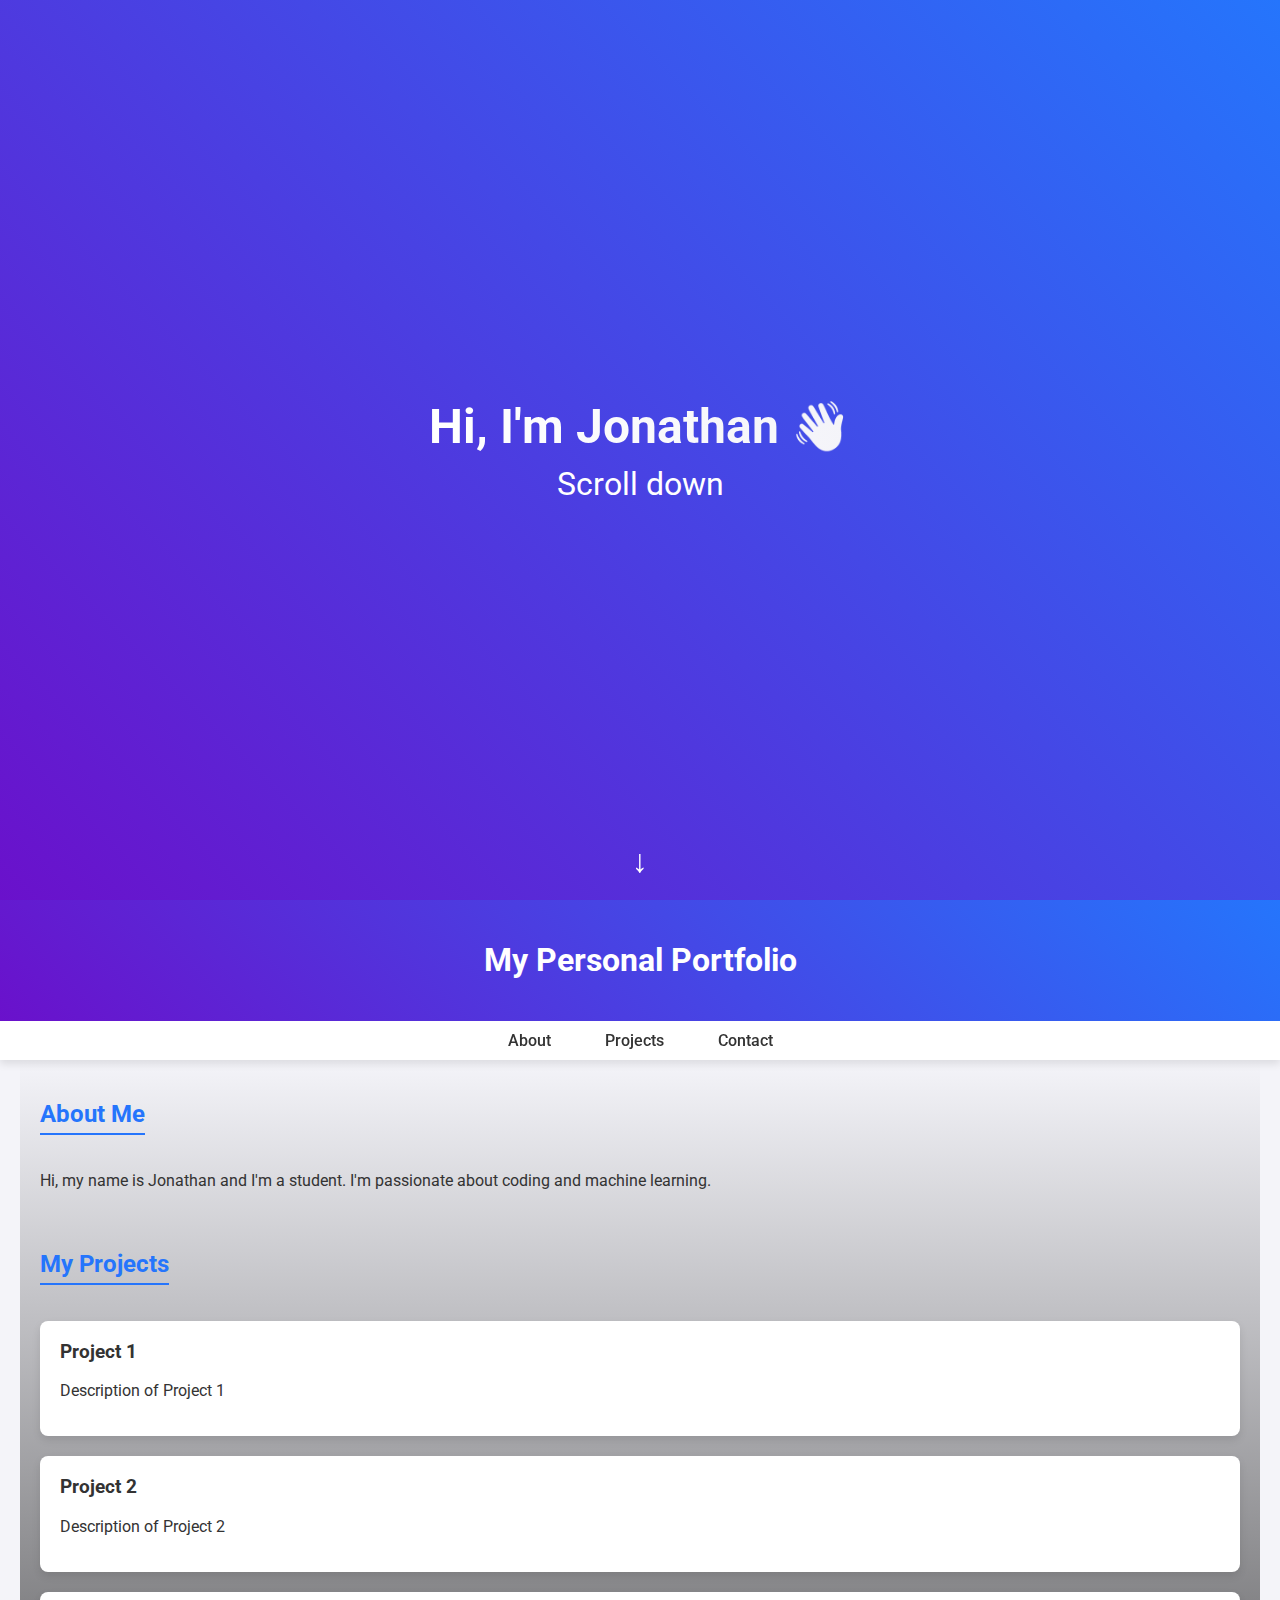
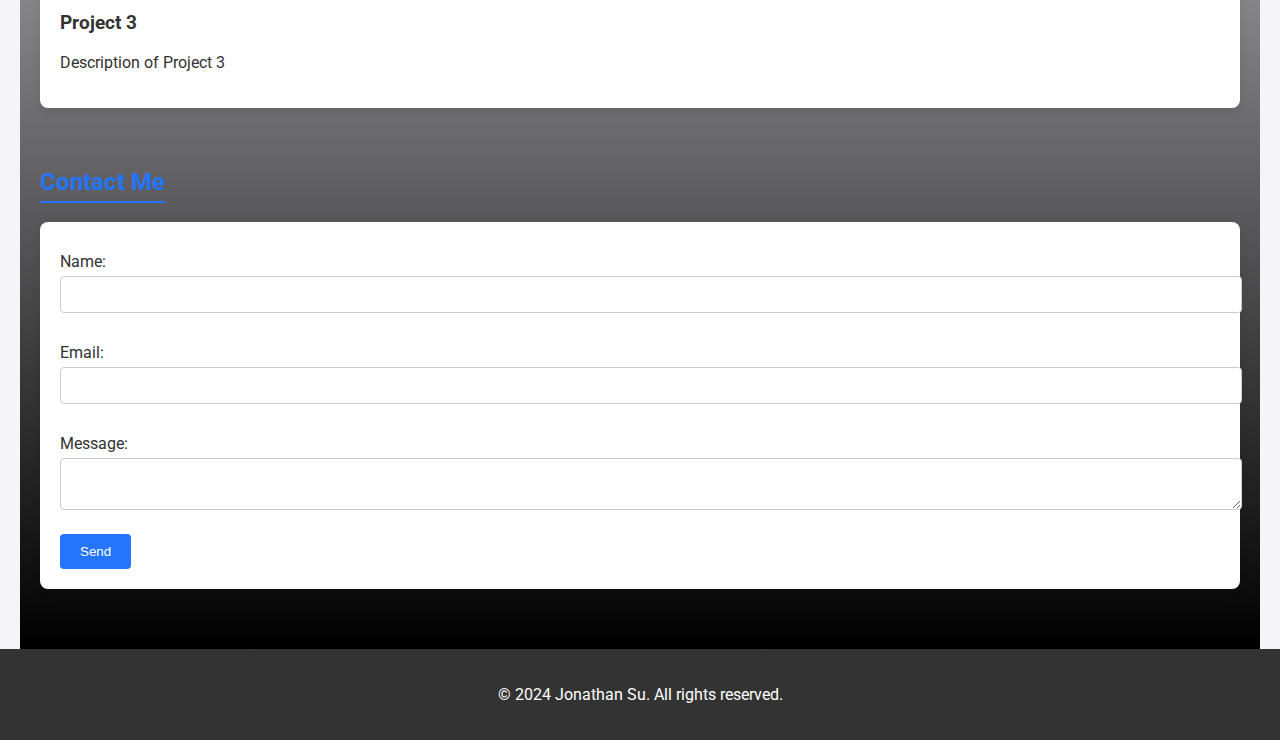
==== main.html @ beb98fcd "Just starting" ====
<!DOCTYPE html>
<html lang="en">
<head>
    <meta charset="UTF-8">
    <meta name="viewport" content="width=device-width, initial-scale=1.0">
    <title>My Personal Portfolio</title>
    <link href="https://fonts.googleapis.com/css2?family=Roboto:wght@400;700&display=swap" rel="stylesheet">
    <style>
        body {
            font-family: 'Roboto', sans-serif;
            margin: 0;
            padding: 0;
            color: #333;
            background-color: #f4f4f9;
            scroll-behavior: smooth;
        }

        header {
            background: linear-gradient(45deg, #6a11cb, #2575fc);
            color: #fff;
            padding: 20px;
            text-align: center;
            position: sticky;
            top: 0;
            z-index: 1000;
        }

        nav {
            background-color: #fff;
            box-shadow: 0 4px 8px rgba(0, 0, 0, 0.1);
            padding: 10px 0;
            text-align: center;
            position: sticky;
            top: 0;
            z-index: 999;
        }

        nav a {
            color: #333;
            text-decoration: none;
            padding: 10px 15px;
            margin: 0 10px;
            font-weight: 500;
        }

        nav a:hover {
            color: #2575fc;
            border-bottom: 2px solid #2575fc;
        }

        main {
            padding: 20px;
            max-width: 1200px;
            margin: 0 auto;
            background: linear-gradient(180deg, #f4f4f9, #000);
        }

        section {
            margin-bottom: 40px;
        }

        h2 {
            color: #2575fc;
            border-bottom: 2px solid #2575fc;
            display: inline-block;
            padding-bottom: 5px;
        }

        .projects ul {
            list-style: none;
            padding: 0;
        }

        .projects li {
            background-color: #fff;
            box-shadow: 0 4px 8px rgba(0, 0, 0, 0.1);
            margin-bottom: 20px;
            padding: 20px;
            border-radius: 8px;
        }

        .projects h3 {
            margin-top: 0;
        }

        footer {
            background-color: #333;
            color: #fff;
            padding: 20px;
            text-align: center;
            position: relative;
        }

        form {
            background-color: #fff;
            padding: 20px;
            box-shadow: 0 4px 8px rgba(0, 0, 0, 0.1);
            border-radius: 8px;
        }

        form label {
            display: block;
            margin: 10px 0 5px;
        }

        form input, form textarea {
            width: 100%;
            padding: 10px;
            margin-bottom: 20px;
            border: 1px solid #ccc;
            border-radius: 4px;
        }

        form button {
            background-color: #2575fc;
            color: #fff;
            border: none;
            padding: 10px 20px;
            border-radius: 4px;
            cursor: pointer;
        }

        form button:hover {
            background-color: #6a11cb;
        }

        .hero {
            height: 100vh;
            display: flex;
            justify-content: center;
            align-items: center;
            background: linear-gradient(45deg, #6a11cb, #2575fc);
            color: #fff;
            text-align: center;
            position: relative;
        }

        .hero h1 {
            font-size: 3em;
            margin: 0;
            display: inline-block;
            background: linear-gradient(90deg, #fff, #f4f4f9, #fff);
            background-size: 200% 100%;
            -webkit-background-clip: text;
            -webkit-text-fill-color: transparent;
            animation: sheen 3s linear infinite;
        }

        .hero p {
            font-size: 2em;
            margin: 10px 0 0;
        }

        @keyframes sheen {
            0% { background-position: 200% 0; }
            100% { background-position: -200% 0; }
        }

        .scroll-down {
            position: absolute;
            bottom: 20px;
            left: 50%;
            transform: translateX(-50%);
            font-size: 2em;
            animation: bounce 2s infinite;
        }

        @keyframes bounce {
            0%, 20%, 50%, 80%, 100% { transform: translateY(0); }
            40% { transform: translateY(-10px); }
            60% { transform: translateY(-5px); }
        }

        body::after {
            content: '';
            position: fixed;
            top: 0;
            left: 0;
            width: 100%;
            height: 100%;
            background: url('https://www.solarsystemscope.com/textures/download/8k_stars_milky_way.jpg') no-repeat center center/cover;
            z-index: -1;
            opacity: 0;
            transition: opacity 1s ease-in-out;
        }

        body.scrolled::after {
            opacity: 1;
        }
    </style>
</head>
<body>
<div class="hero">
    <div>
        <h1>Hi, I'm Jonathan 👋</h1>
        <p>Scroll down</p>
        <div class="scroll-down">↓</div>
    </div>
</div>

<header>
    <h1>My Personal Portfolio</h1>
</header>

<nav>
    <a href="#about">About</a>
    <a href="#projects">Projects</a>
    <a href="#contact">Contact</a>
</nav>

<main>
    <section id="about">
        <h2>About Me</h2>
        <p>Hi, my name is Jonathan and I'm a student. I'm passionate about coding and machine learning.</p>
    </section>

    <section id="projects" class="projects">
        <h2>My Projects</h2>
        <ul>
            <li>
                <h3>Project 1</h3>
                <p>Description of Project 1</p>
            </li>
            <li>
                <h3>Project 2</h3>
                <p>Description of Project 2</p>
            </li>
            <li>
                <h3>Project 3</h3>
                <p>Description of Project 3</p>
            </li>
        </ul>
    </section>

    <section id="contact">
        <h2>Contact Me</h2>
        <form>
            <label for="name">Name:</label>
            <input type="text" id="name" name="name" required>

            <label for="email">Email:</label>
            <input type="email" id="email" name="email" required>

            <label for="message">Message:</label>
            <textarea id="message" name="message" required></textarea>

            <button type="submit">Send</button>
        </form>
    </section>
</main>

<footer>
    <p>&copy; 2024 Jonathan Su. All rights reserved.</p>
</footer>

<script>
    window.addEventListener('scroll', function() {
        document.body.classList.toggle('scrolled', window.scrollY > 0);
    });
</script>
</body>
</html>
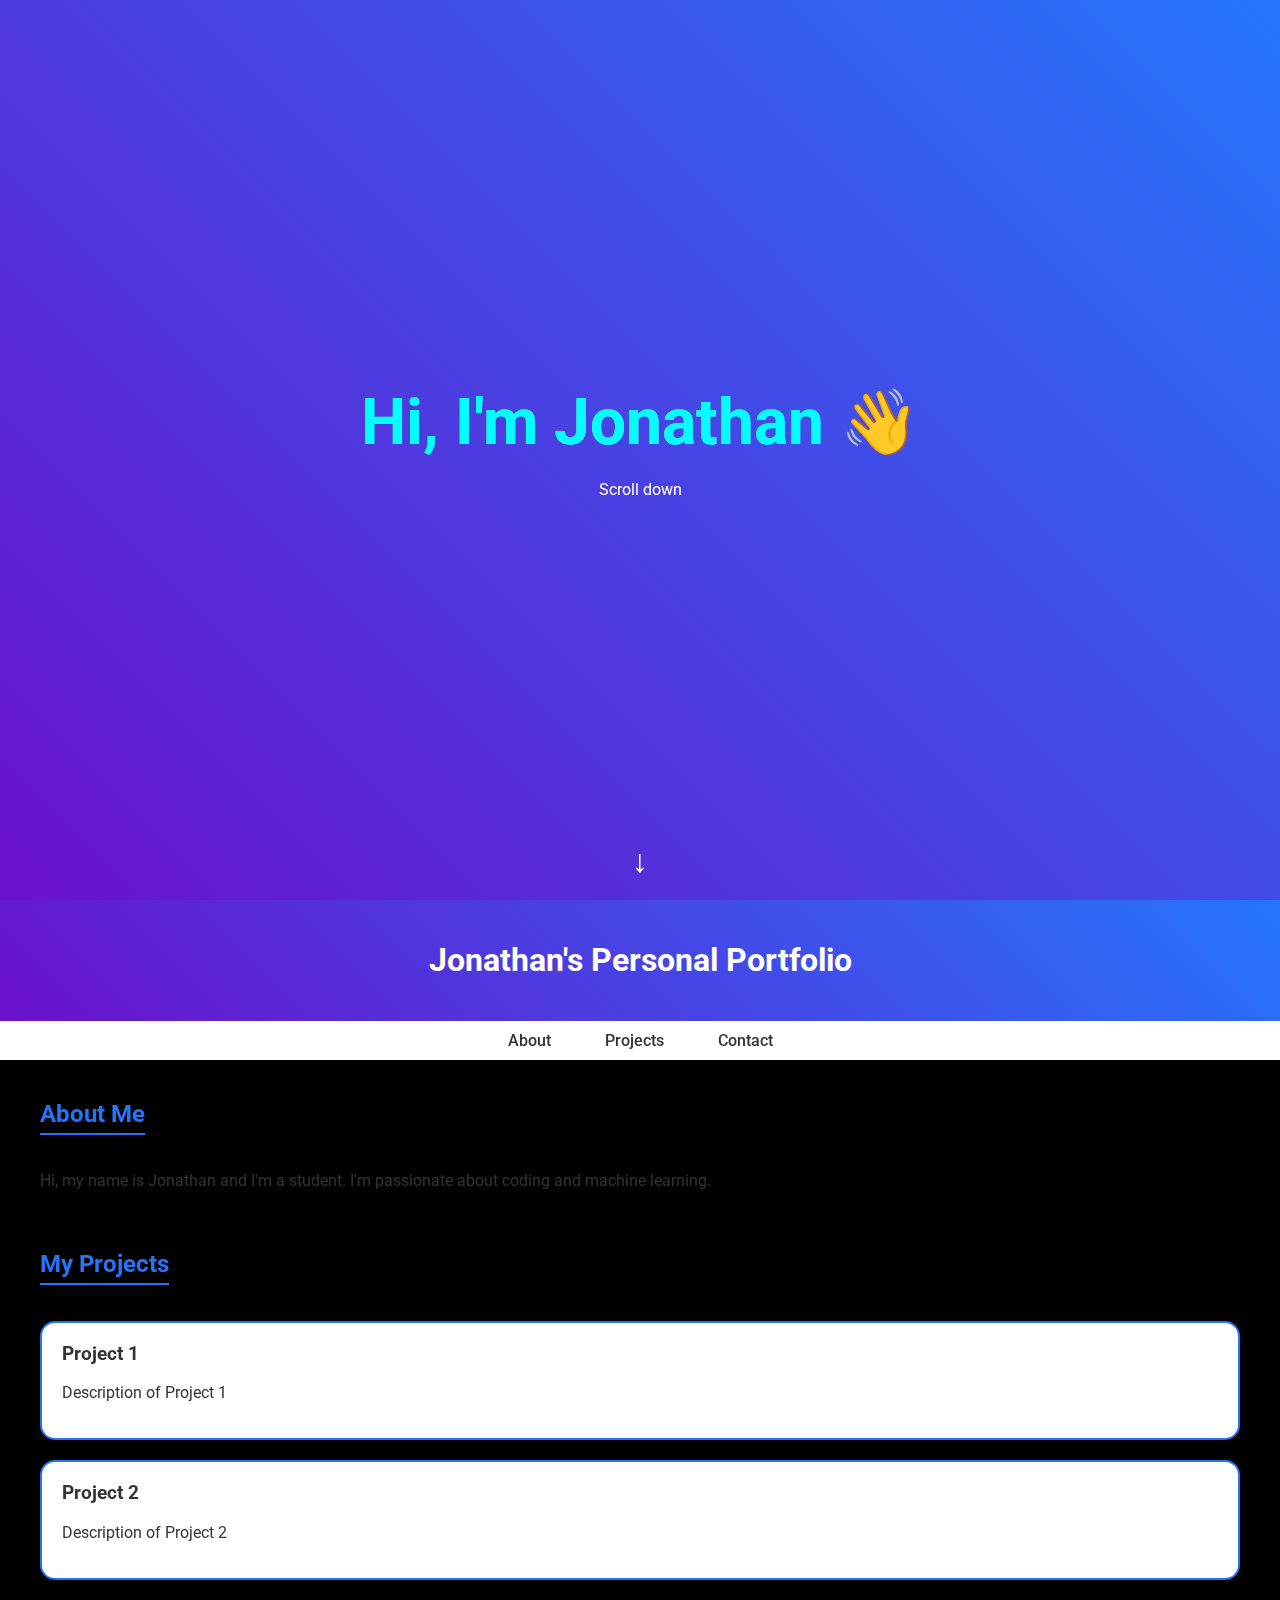
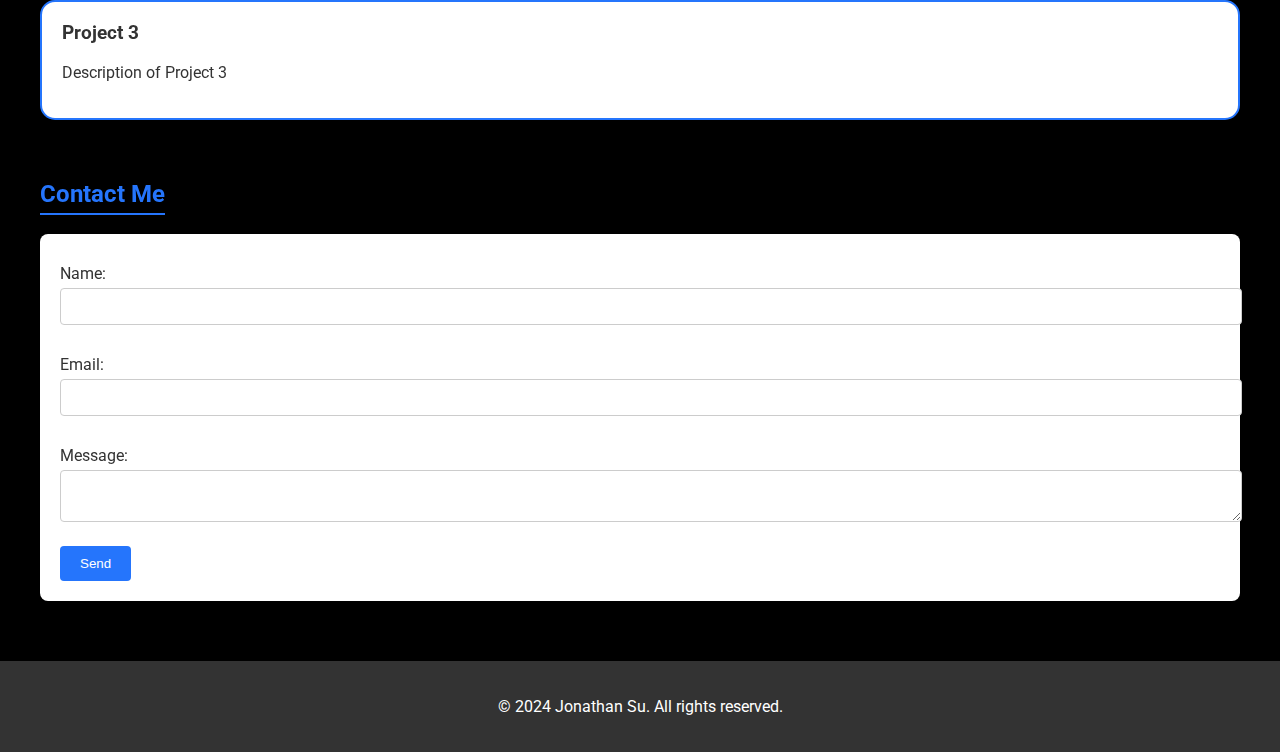
==== commit f1a9c597: "Made it look much better, the title has cyan sheen now and the background moves when you scroll" ====
--- a/main.html
+++ b/main.html
@@ -11,8 +11,10 @@
             margin: 0;
             padding: 0;
             color: #333;
-            background-color: #f4f4f9;
+            background-color: #000;
+            overflow-x: hidden;
             scroll-behavior: smooth;
+            height: 200vh; /* Ensure enough scroll space to see the effect */
         }
 
         header {
@@ -52,7 +54,6 @@
             padding: 20px;
             max-width: 1200px;
             margin: 0 auto;
-            background: linear-gradient(180deg, #f4f4f9, #000);
         }
 
         section {
@@ -76,7 +77,13 @@
             box-shadow: 0 4px 8px rgba(0, 0, 0, 0.1);
             margin-bottom: 20px;
             padding: 20px;
-            border-radius: 8px;
+            border-radius: 15px;
+            border: 2px solid #2575fc;
+            transition: transform 0.3s;
+        }
+
+        .projects li:hover {
+            transform: scale(1.05);
         }
 
         .projects h3 {
@@ -133,27 +140,15 @@
             color: #fff;
             text-align: center;
             position: relative;
+            overflow: hidden;
         }
 
         .hero h1 {
-            font-size: 3em;
+            font-size: 4em;
             margin: 0;
-            display: inline-block;
-            background: linear-gradient(90deg, #fff, #f4f4f9, #fff);
-            background-size: 200% 100%;
-            -webkit-background-clip: text;
-            -webkit-text-fill-color: transparent;
-            animation: sheen 3s linear infinite;
-        }
-
-        .hero p {
-            font-size: 2em;
-            margin: 10px 0 0;
-        }
-
-        @keyframes sheen {
-            0% { background-position: 200% 0; }
-            100% { background-position: -200% 0; }
+            color: #fff;
+            position: relative;
+            overflow: hidden;
         }
 
         .scroll-down {
@@ -171,35 +166,46 @@
             60% { transform: translateY(-5px); }
         }
 
-        body::after {
-            content: '';
+        .starry-background {
             position: fixed;
             top: 0;
             left: 0;
-            width: 100%;
-            height: 100%;
-            background: url('https://www.solarsystemscope.com/textures/download/8k_stars_milky_way.jpg') no-repeat center center/cover;
+            width: 200%;
+            height: 200%;
+            background: url('https://www.solarsystemscope.com/textures/download/8k_stars_milky_way.jpg') repeat;
+            background-size: cover;
             z-index: -1;
-            opacity: 0;
-            transition: opacity 1s ease-in-out;
-        }
-
-        body.scrolled::after {
-            opacity: 1;
+        }
+
+        @keyframes cyanSheen {
+            0% { background-position: -500px; }
+            100% { background-position: 500px; }
+        }
+
+        .sheen {
+            display: inline-block;
+            background: linear-gradient(120deg, transparent, rgba(255, 255, 255, 0.8), transparent);
+            background-size: 500px;
+            position: relative;
+            animation: cyanSheen 2s infinite;
+            -webkit-background-clip: text;
+            -webkit-text-fill-color: cyan; /* Keep the text color as cyan */
         }
     </style>
 </head>
 <body>
+<div class="starry-background"></div>
+
 <div class="hero">
     <div>
-        <h1>Hi, I'm Jonathan 👋</h1>
+        <h1 class="sheen">Hi, I'm Jonathan 👋</h1>
         <p>Scroll down</p>
         <div class="scroll-down">↓</div>
     </div>
 </div>
 
 <header>
-    <h1>My Personal Portfolio</h1>
+    <h1>Jonathan's Personal Portfolio</h1>
 </header>
 
 <nav>
@@ -255,8 +261,9 @@
 
 <script>
     window.addEventListener('scroll', function() {
-        document.body.classList.toggle('scrolled', window.scrollY > 0);
+        const scrollPosition = window.scrollY;
+        document.querySelector('.starry-background').style.transform = `translate(-${scrollPosition / 5}px, -${scrollPosition / 5}px)`;
     });
 </script>
 </body>
-</html>
+</html>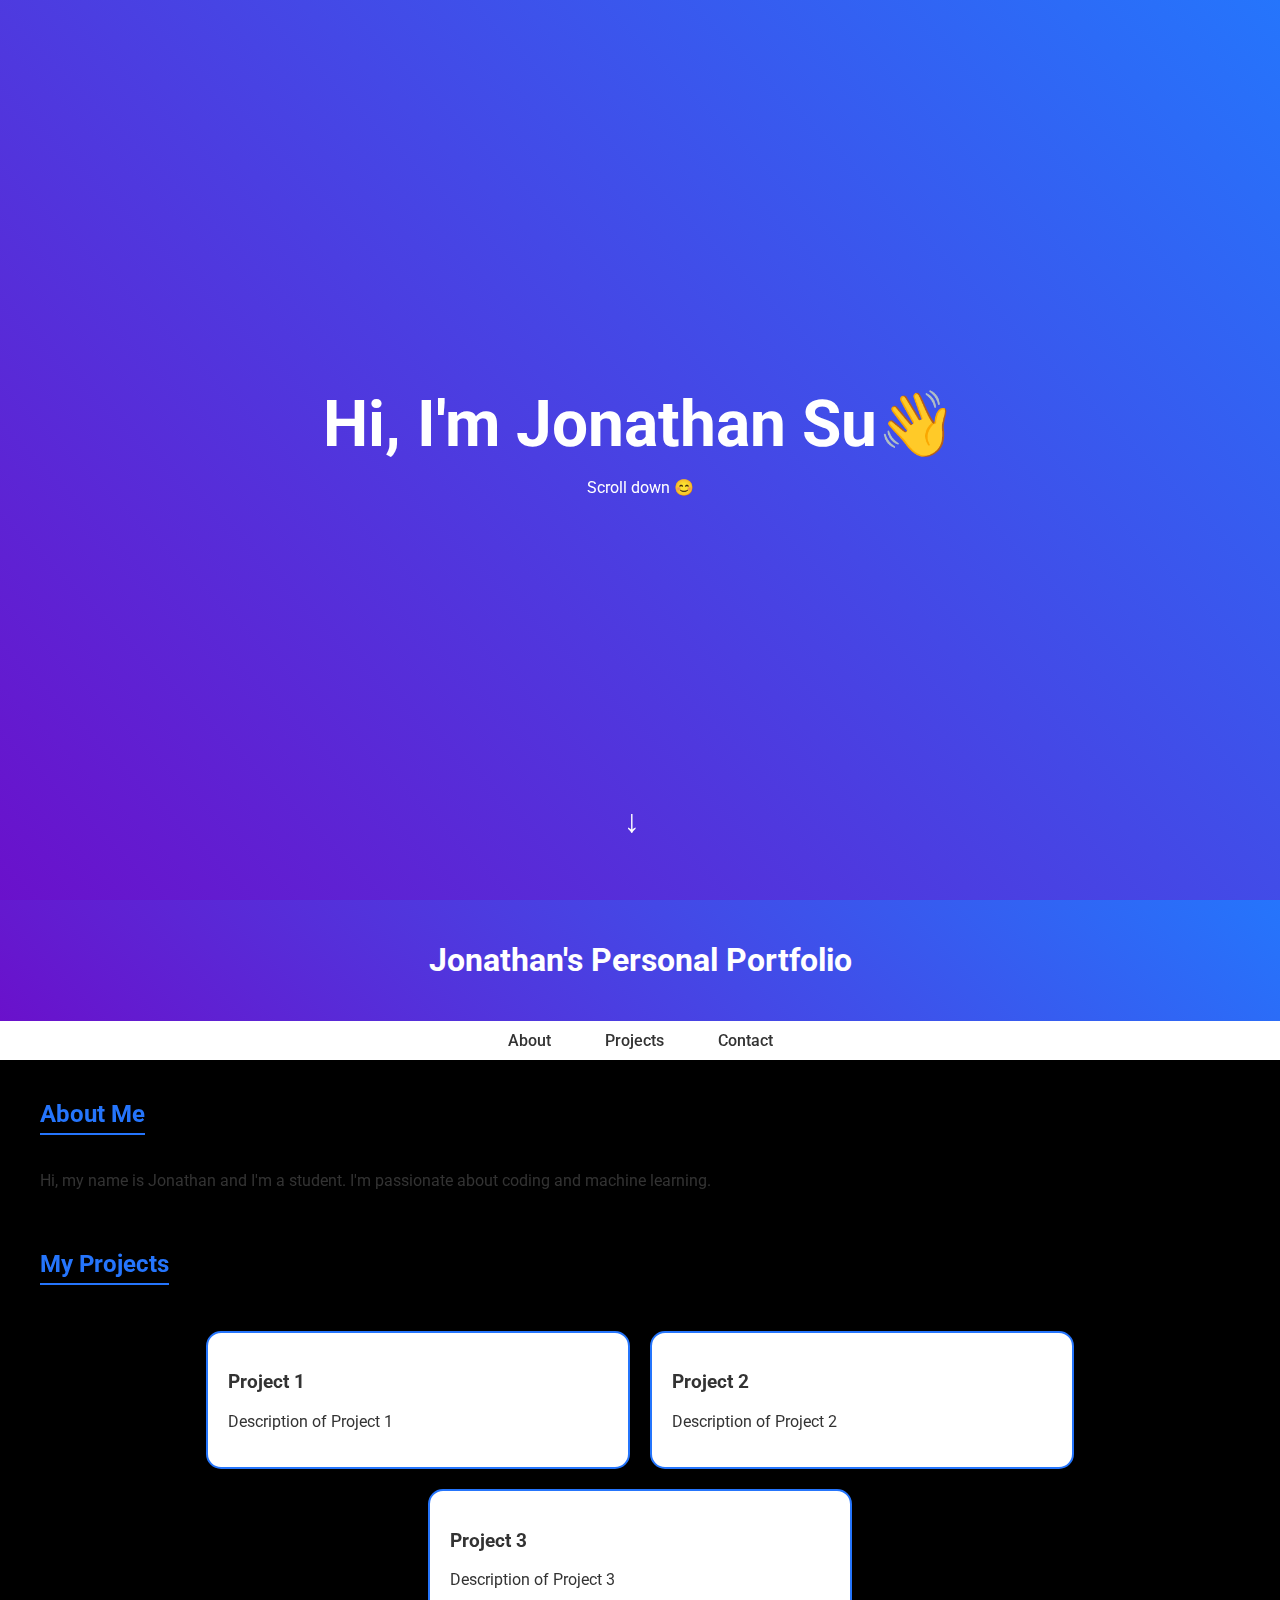
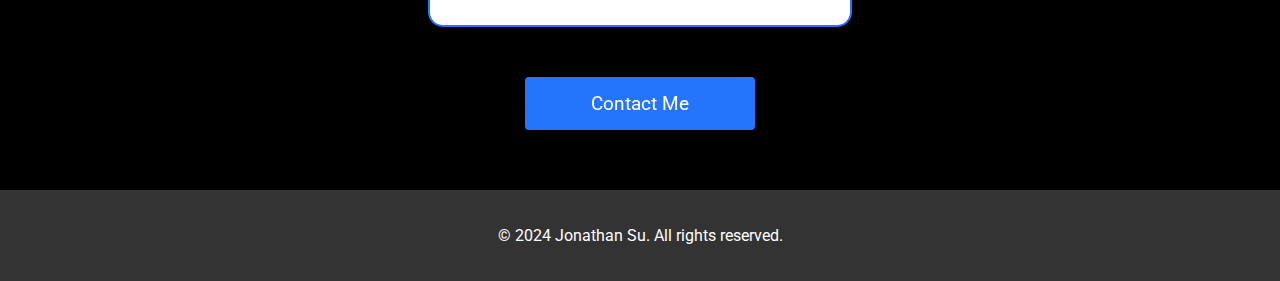
==== commit d146de7d: "Made it look much better, the title has cyan sheen now and the background moves when you scroll" ====
--- a/main.html
+++ b/main.html
@@ -14,7 +14,7 @@
             background-color: #000;
             overflow-x: hidden;
             scroll-behavior: smooth;
-            height: 200vh; /* Ensure enough scroll space to see the effect */
+            height: 200vh;
         }
 
         header {
@@ -70,65 +70,32 @@
         .projects ul {
             list-style: none;
             padding: 0;
+            display: flex;
+            flex-wrap: wrap;
+            justify-content: center;
         }
 
         .projects li {
             background-color: #fff;
             box-shadow: 0 4px 8px rgba(0, 0, 0, 0.1);
-            margin-bottom: 20px;
+            margin: 10px;
             padding: 20px;
             border-radius: 15px;
             border: 2px solid #2575fc;
             transition: transform 0.3s;
+            flex: 0 1 calc(33.33% - 20px);
         }
 
         .projects li:hover {
             transform: scale(1.05);
         }
 
-        .projects h3 {
-            margin-top: 0;
-        }
-
         footer {
             background-color: #333;
             color: #fff;
             padding: 20px;
             text-align: center;
             position: relative;
-        }
-
-        form {
-            background-color: #fff;
-            padding: 20px;
-            box-shadow: 0 4px 8px rgba(0, 0, 0, 0.1);
-            border-radius: 8px;
-        }
-
-        form label {
-            display: block;
-            margin: 10px 0 5px;
-        }
-
-        form input, form textarea {
-            width: 100%;
-            padding: 10px;
-            margin-bottom: 20px;
-            border: 1px solid #ccc;
-            border-radius: 4px;
-        }
-
-        form button {
-            background-color: #2575fc;
-            color: #fff;
-            border: none;
-            padding: 10px 20px;
-            border-radius: 4px;
-            cursor: pointer;
-        }
-
-        form button:hover {
-            background-color: #6a11cb;
         }
 
         .hero {
@@ -151,19 +118,32 @@
             overflow: hidden;
         }
 
+        .hero h1 span {
+            display: inline-block;
+            animation: wave 2s ease-in-out;
+        }
+
+        @keyframes wave {
+            0%, 100% { transform: rotate(0deg); }
+            25% { transform: rotate(40deg); }
+            50% { transform: rotate(-10deg); }
+            75% { transform: rotate(20deg); }
+        }
+
         .scroll-down {
             position: absolute;
-            bottom: 20px;
+            bottom: 60px;
             left: 50%;
-            transform: translateX(-50%);
+            transform: translateX(-100%);
             font-size: 2em;
             animation: bounce 2s infinite;
+            z-index: 1001;
         }
 
         @keyframes bounce {
             0%, 20%, 50%, 80%, 100% { transform: translateY(0); }
-            40% { transform: translateY(-10px); }
-            60% { transform: translateY(-5px); }
+            40% { transform: translateY(-40px); }
+            60% { transform: translateY(-20px); }
         }
 
         .starry-background {
@@ -175,21 +155,32 @@
             background: url('https://www.solarsystemscope.com/textures/download/8k_stars_milky_way.jpg') repeat;
             background-size: cover;
             z-index: -1;
-        }
-
-        @keyframes cyanSheen {
-            0% { background-position: -500px; }
-            100% { background-position: 500px; }
-        }
-
-        .sheen {
-            display: inline-block;
-            background: linear-gradient(120deg, transparent, rgba(255, 255, 255, 0.8), transparent);
-            background-size: 500px;
-            position: relative;
-            animation: cyanSheen 2s infinite;
-            -webkit-background-clip: text;
-            -webkit-text-fill-color: cyan; /* Keep the text color as cyan */
+            animation: starsMove 200s infinite linear;
+        }
+
+        @keyframes starsMove {
+            0% { background-position: 0 0; }
+            100% { background-position: -200px -200px; }
+        }
+
+        .contact-button {
+            display: block;
+            width: 200px;
+            margin: 0 auto;
+            background-color: #2575fc;
+            color: #fff;
+            border: none;
+            padding: 15px;
+            border-radius: 4px;
+            cursor: pointer;
+            font-size: 1.2em;
+            text-align: center;
+            text-decoration: none;
+            transition: background-color 0.3s;
+        }
+
+        .contact-button:hover {
+            background-color: #6a11cb;
         }
     </style>
 </head>
@@ -198,8 +189,8 @@
 
 <div class="hero">
     <div>
-        <h1 class="sheen">Hi, I'm Jonathan 👋</h1>
-        <p>Scroll down</p>
+        <h1>Hi, I'm Jonathan Su</h1>
+        <p>Scroll down 😊</p>
         <div class="scroll-down">↓</div>
     </div>
 </div>
@@ -238,20 +229,8 @@
         </ul>
     </section>
 
-    <section id="contact">
-        <h2>Contact Me</h2>
-        <form>
-            <label for="name">Name:</label>
-            <input type="text" id="name" name="name" required>
-
-            <label for="email">Email:</label>
-            <input type="email" id="email" name="email" required>
-
-            <label for="message">Message:</label>
-            <textarea id="message" name="message" required></textarea>
-
-            <button type="submit">Send</button>
-        </form>
+    <section>
+        <a href="#contact" class="contact-button">Contact Me</a>
     </section>
 </main>
 
@@ -264,6 +243,13 @@
         const scrollPosition = window.scrollY;
         document.querySelector('.starry-background').style.transform = `translate(-${scrollPosition / 5}px, -${scrollPosition / 5}px)`;
     });
+
+    document.addEventListener('DOMContentLoaded', function() {
+        const handWave = document.createElement('span');
+        handWave.textContent = '👋';
+        handWave.classList.add('wave');
+        document.querySelector('.hero h1').appendChild(handWave);
+    });
 </script>
 </body>
-</html>+</html>
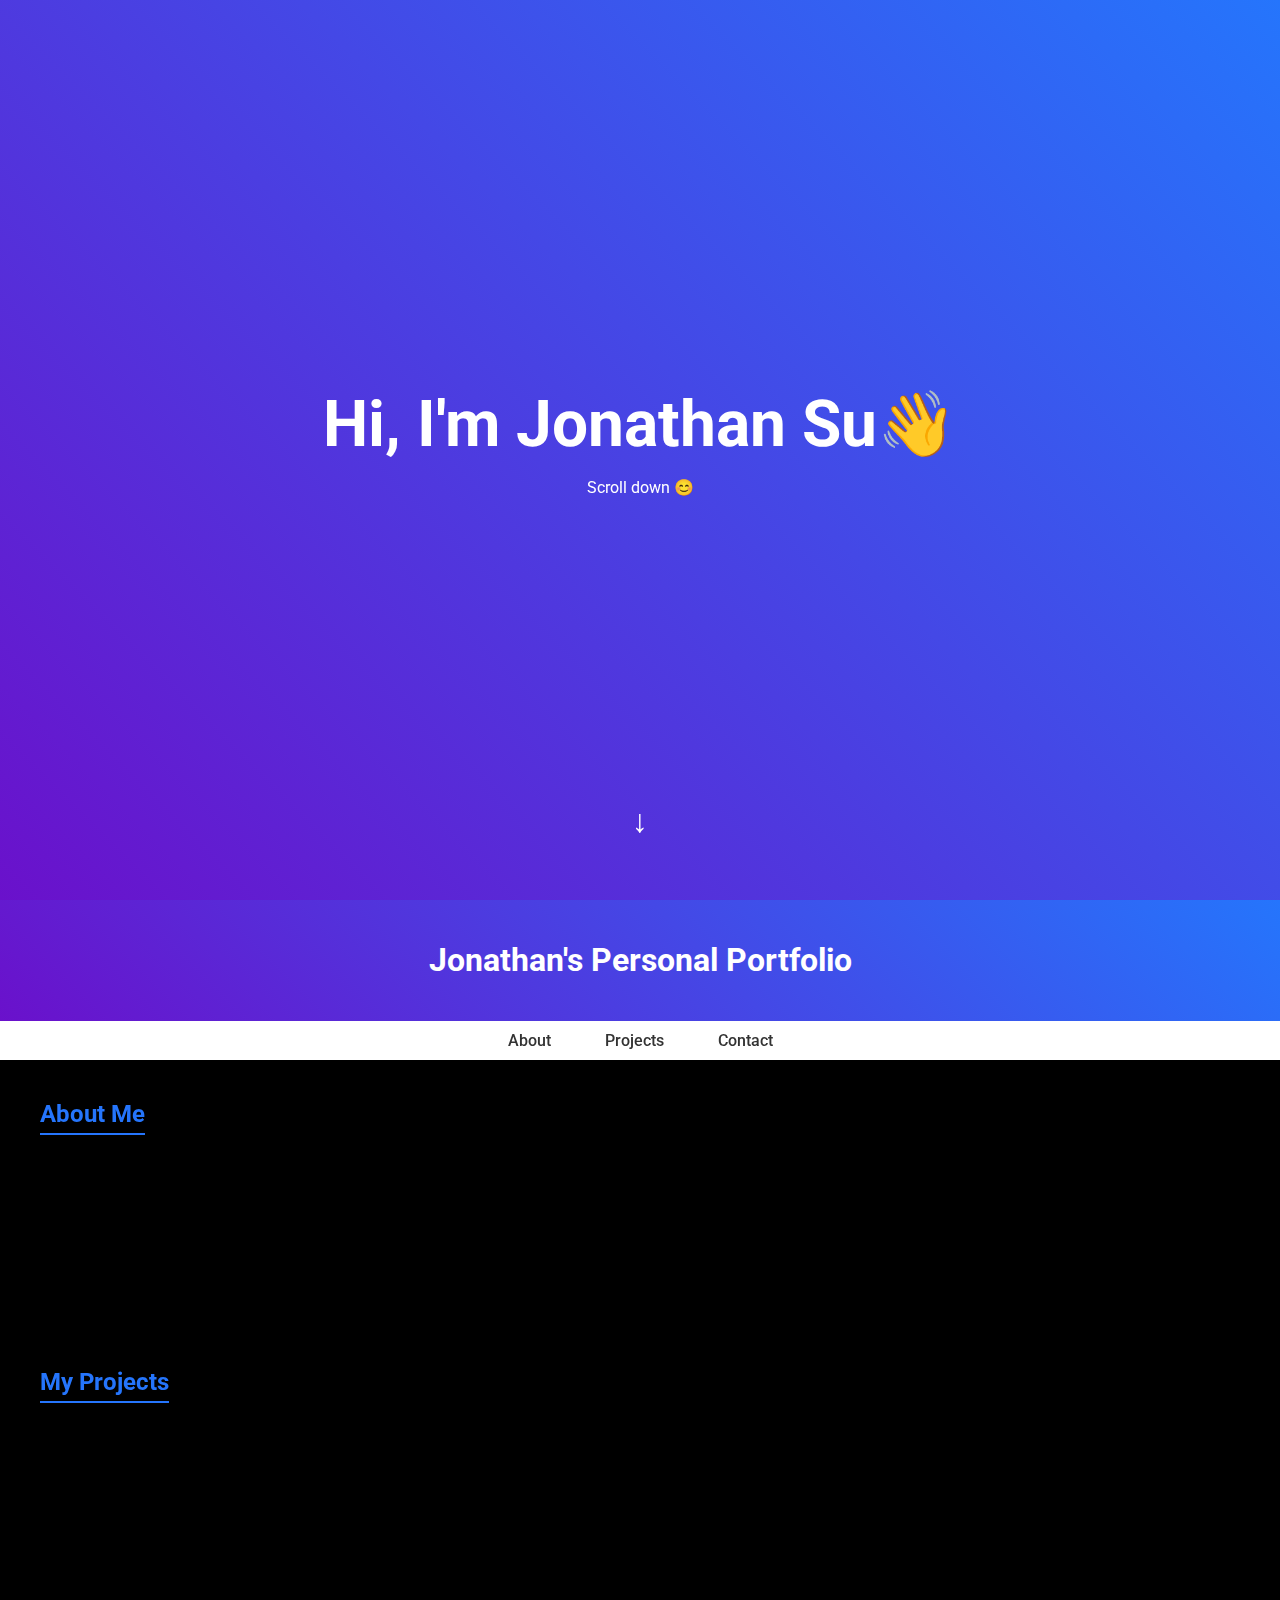
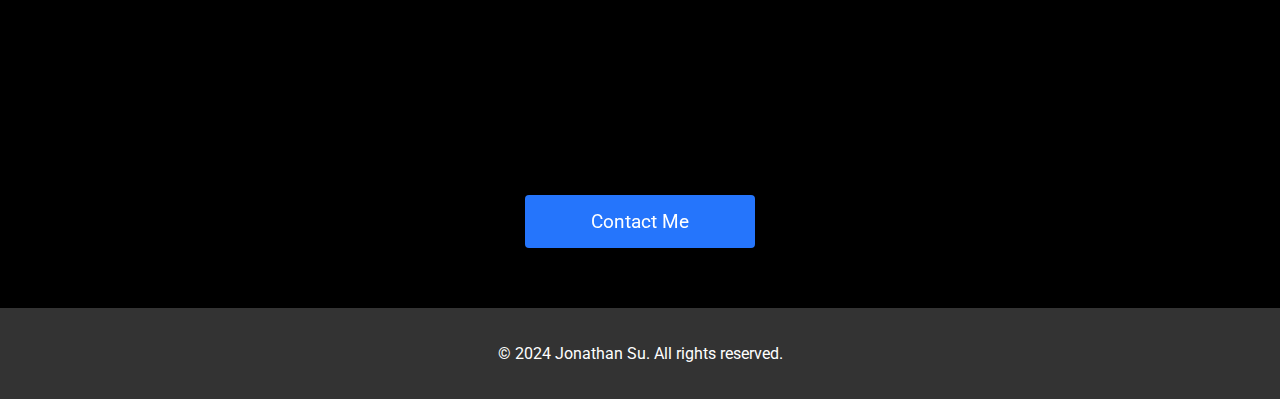
==== commit b175b596: "Made it look much better, the title has cyan sheen now and the background moves when you scroll" ====
--- a/main.html
+++ b/main.html
@@ -65,6 +65,12 @@
             border-bottom: 2px solid #2575fc;
             display: inline-block;
             padding-bottom: 5px;
+            animation: titleEffect 1s ease-in-out;
+        }
+
+        @keyframes titleEffect {
+            0% { color: #fff; border-bottom-color: #fff; }
+            100% { color: #2575fc; border-bottom-color: #2575fc; }
         }
 
         .projects ul {
@@ -73,6 +79,7 @@
             display: flex;
             flex-wrap: wrap;
             justify-content: center;
+            overflow: hidden;
         }
 
         .projects li {
@@ -82,8 +89,15 @@
             padding: 20px;
             border-radius: 15px;
             border: 2px solid #2575fc;
-            transition: transform 0.3s;
+            transition: transform 0.5s, opacity 0.5s;
             flex: 0 1 calc(33.33% - 20px);
+            opacity: 0;
+            transform: translateX(100%);
+        }
+
+        .projects li.in-view {
+            opacity: 1;
+            transform: translateX(0);
         }
 
         .projects li:hover {
@@ -115,7 +129,7 @@
             margin: 0;
             color: #fff;
             position: relative;
-            overflow: hidden;
+            transition: opacity 0.5s;
         }
 
         .hero h1 span {
@@ -125,7 +139,7 @@
 
         @keyframes wave {
             0%, 100% { transform: rotate(0deg); }
-            25% { transform: rotate(40deg); }
+            25% { transform: rotate(20deg); }
             50% { transform: rotate(-10deg); }
             75% { transform: rotate(20deg); }
         }
@@ -134,9 +148,9 @@
             position: absolute;
             bottom: 60px;
             left: 50%;
-            transform: translateX(-100%);
+            transform: translateX(-50%);
             font-size: 2em;
-            animation: bounce 2s infinite;
+            animation: bounce 2s infinite, fadeText 10s infinite;
             z-index: 1001;
         }
 
@@ -144,6 +158,11 @@
             0%, 20%, 50%, 80%, 100% { transform: translateY(0); }
             40% { transform: translateY(-40px); }
             60% { transform: translateY(-20px); }
+        }
+
+        @keyframes fadeText {
+            0%, 100% { opacity: 1; }
+            50% { opacity: 0; }
         }
 
         .starry-background {
@@ -182,6 +201,24 @@
         .contact-button:hover {
             background-color: #6a11cb;
         }
+
+        .about-me-box {
+            width: 100%;
+            max-width: 600px;
+            padding: 20px;
+            border: 2px solid #2575fc;
+            border-radius: 15px;
+            margin: 20px 0;
+            background-color: #fff;
+            opacity: 0;
+            transform: translateX(100%);
+            transition: transform 0.5s, opacity 0.5s;
+        }
+
+        .about-me-box.in-view {
+            opacity: 1;
+            transform: translateX(0);
+        }
     </style>
 </head>
 <body>
@@ -189,7 +226,7 @@
 
 <div class="hero">
     <div>
-        <h1>Hi, I'm Jonathan Su</h1>
+        <h1 class="hero-text">Hi, I'm Jonathan Su</h1>
         <p>Scroll down 😊</p>
         <div class="scroll-down">↓</div>
     </div>
@@ -208,7 +245,9 @@
 <main>
     <section id="about">
         <h2>About Me</h2>
-        <p>Hi, my name is Jonathan and I'm a student. I'm passionate about coding and machine learning.</p>
+        <div class="about-me-box">
+            <p>Hi, my name is Jonathan and I'm a student currently studying in German Swiss International School in Hong Kong. I'm passionate about coding, chess, and machine learning. I hope to meet new awesome and cool people.</p>
+        </div>
     </section>
 
     <section id="projects" class="projects">
@@ -242,6 +281,32 @@
     window.addEventListener('scroll', function() {
         const scrollPosition = window.scrollY;
         document.querySelector('.starry-background').style.transform = `translate(-${scrollPosition / 5}px, -${scrollPosition / 5}px)`;
+
+        const heroText = document.querySelector('.hero-text');
+        if (scrollPosition > 50) {
+            heroText.style.opacity = '0';
+        } else {
+            heroText.style.opacity = '1';
+        }
+
+        const projectItems = document.querySelectorAll('.projects li');
+        const aboutMeBox = document.querySelector('.about-me-box');
+
+        projectItems.forEach(item => {
+            const rect = item.getBoundingClientRect();
+            if (rect.top < window.innerHeight && rect.bottom >= 0) {
+                item.classList.add('in-view');
+            } else {
+                item.classList.remove('in-view');
+            }
+        });
+
+        const aboutRect = aboutMeBox.getBoundingClientRect();
+        if (aboutRect.top < window.innerHeight && aboutRect.bottom >= 0) {
+            aboutMeBox.classList.add('in-view');
+        } else {
+            aboutMeBox.classList.remove('in-view');
+        }
     });
 
     document.addEventListener('DOMContentLoaded', function() {
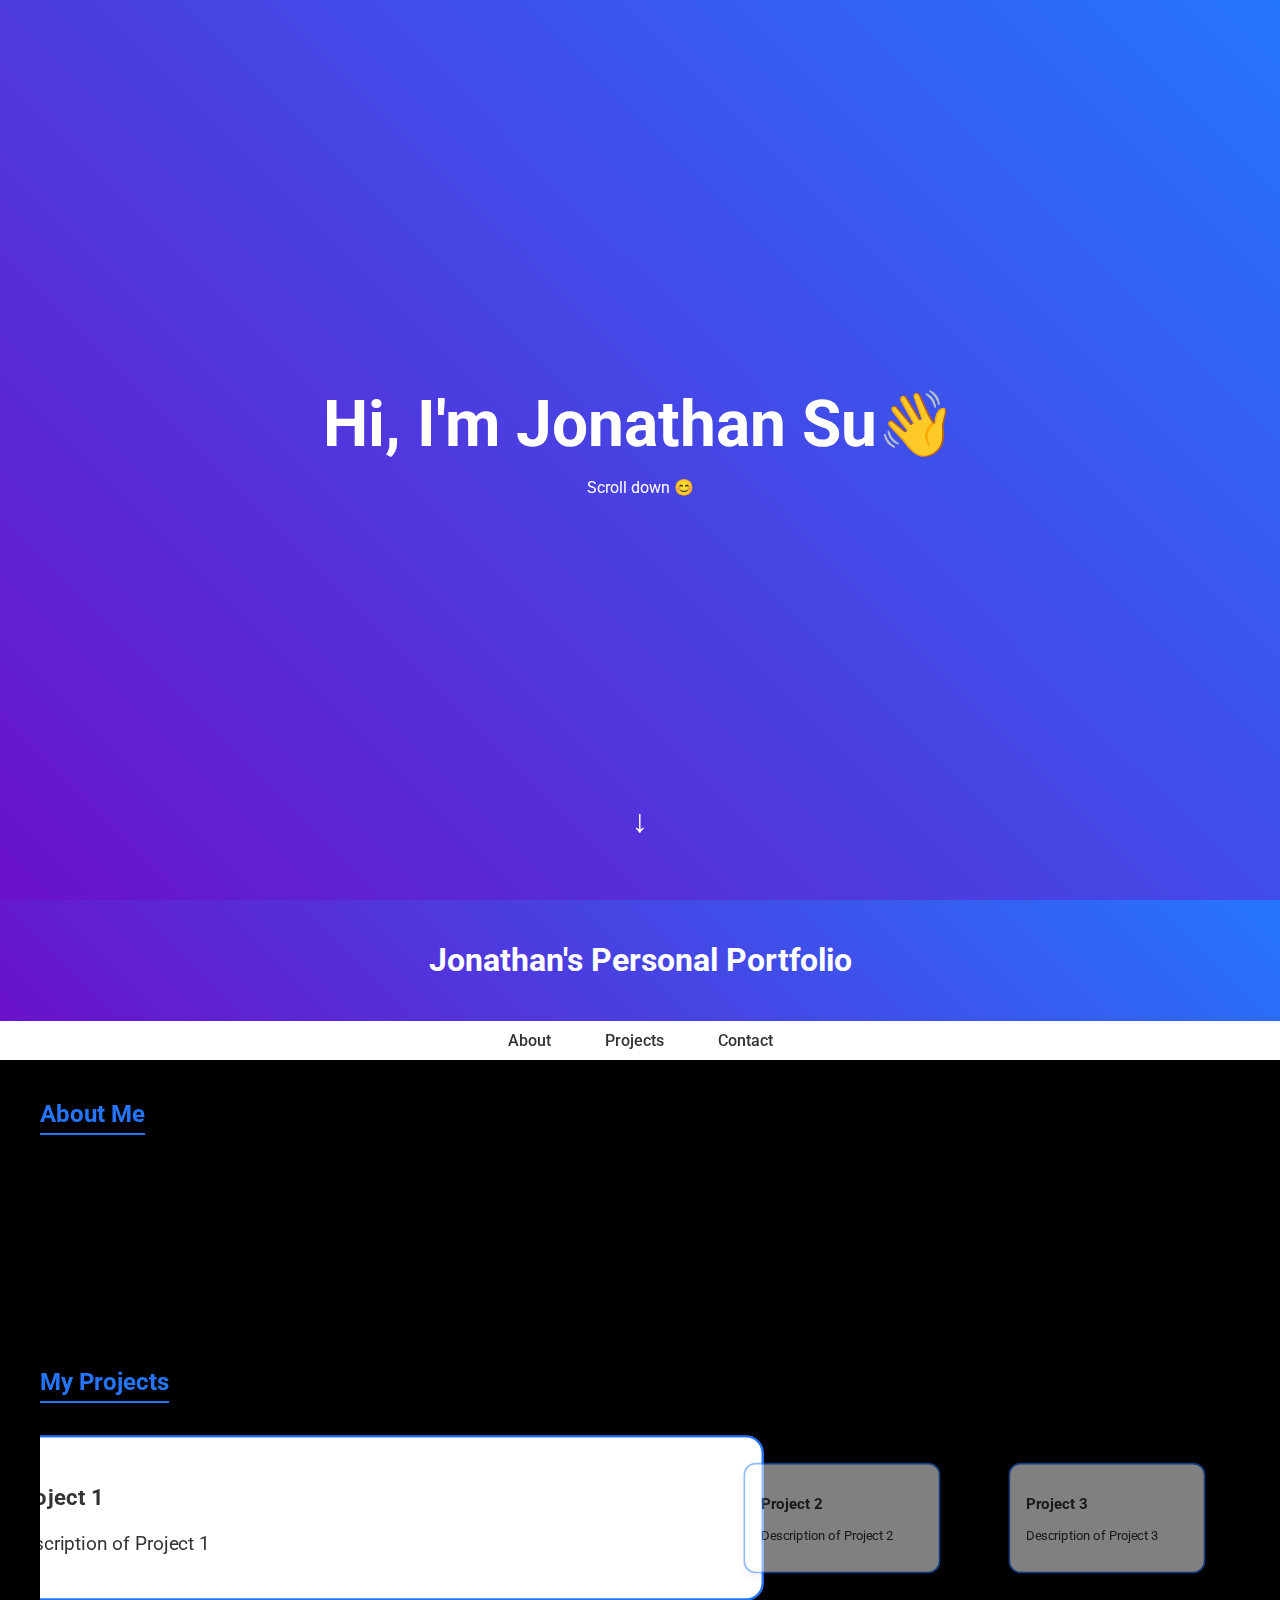
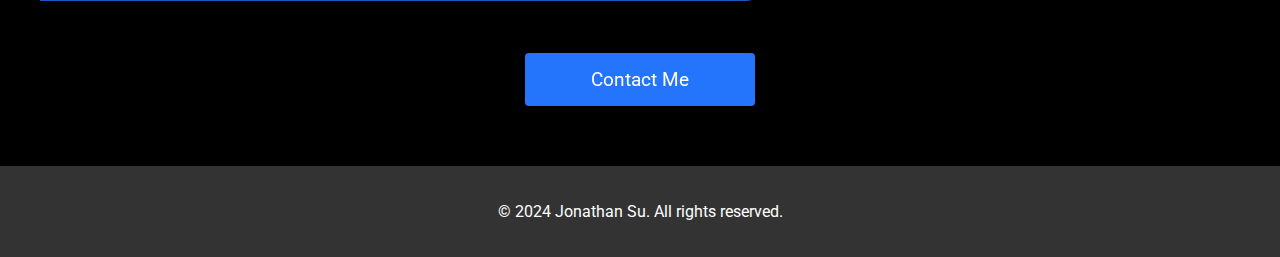
==== commit ad89476d: "Made it look much better, the title has cyan sheen now and the background moves when you scroll" ====
--- a/main.html
+++ b/main.html
@@ -73,13 +73,16 @@
             100% { color: #2575fc; border-bottom-color: #2575fc; }
         }
 
+        .projects {
+            overflow: hidden;
+            position: relative;
+        }
+
         .projects ul {
             list-style: none;
             padding: 0;
             display: flex;
-            flex-wrap: wrap;
-            justify-content: center;
-            overflow: hidden;
+            transition: transform 0.5s;
         }
 
         .projects li {
@@ -98,6 +101,19 @@
         .projects li.in-view {
             opacity: 1;
             transform: translateX(0);
+        }
+
+        .projects li.active {
+            flex: 1 1 60%;
+            transform: scale(1.2);
+            opacity: 1;
+        }
+
+        .projects li.previous,
+        .projects li.next {
+            flex: 1 1 20%;
+            transform: scale(0.8);
+            opacity: 0.5;
         }
 
         .projects li:hover {
@@ -253,15 +269,15 @@
     <section id="projects" class="projects">
         <h2>My Projects</h2>
         <ul>
-            <li>
+            <li class="active">
                 <h3>Project 1</h3>
                 <p>Description of Project 1</p>
             </li>
-            <li>
+            <li class="next">
                 <h3>Project 2</h3>
                 <p>Description of Project 2</p>
             </li>
-            <li>
+            <li class="next">
                 <h3>Project 3</h3>
                 <p>Description of Project 3</p>
             </li>
@@ -278,6 +294,33 @@
 </footer>
 
 <script>
+    let currentIndex = 0;
+
+    function updateProjects() {
+        const projectItems = document.querySelectorAll('.projects li');
+        projectItems.forEach((item, index) => {
+            item.classList.remove('active', 'previous', 'next');
+            if (index === currentIndex) {
+                item.classList.add('active');
+            } else if (index === (currentIndex - 1 + projectItems.length) % projectItems.length) {
+                item.classList.add('previous');
+            } else if (index === (currentIndex + 1) % projectItems.length) {
+                item.classList.add('next');
+            }
+        });
+    }
+
+    document.querySelector('.projects ul').addEventListener('wheel', (event) => {
+        if (event.deltaY > 0) {
+            currentIndex = (currentIndex + 1) % document.querySelectorAll('.projects li').length;
+        } else {
+            currentIndex = (currentIndex - 1 + document.querySelectorAll('.projects li').length) % document.querySelectorAll('.projects li').length;
+        }
+        updateProjects();
+    });
+
+    updateProjects();
+
     window.addEventListener('scroll', function() {
         const scrollPosition = window.scrollY;
         document.querySelector('.starry-background').style.transform = `translate(-${scrollPosition / 5}px, -${scrollPosition / 5}px)`;
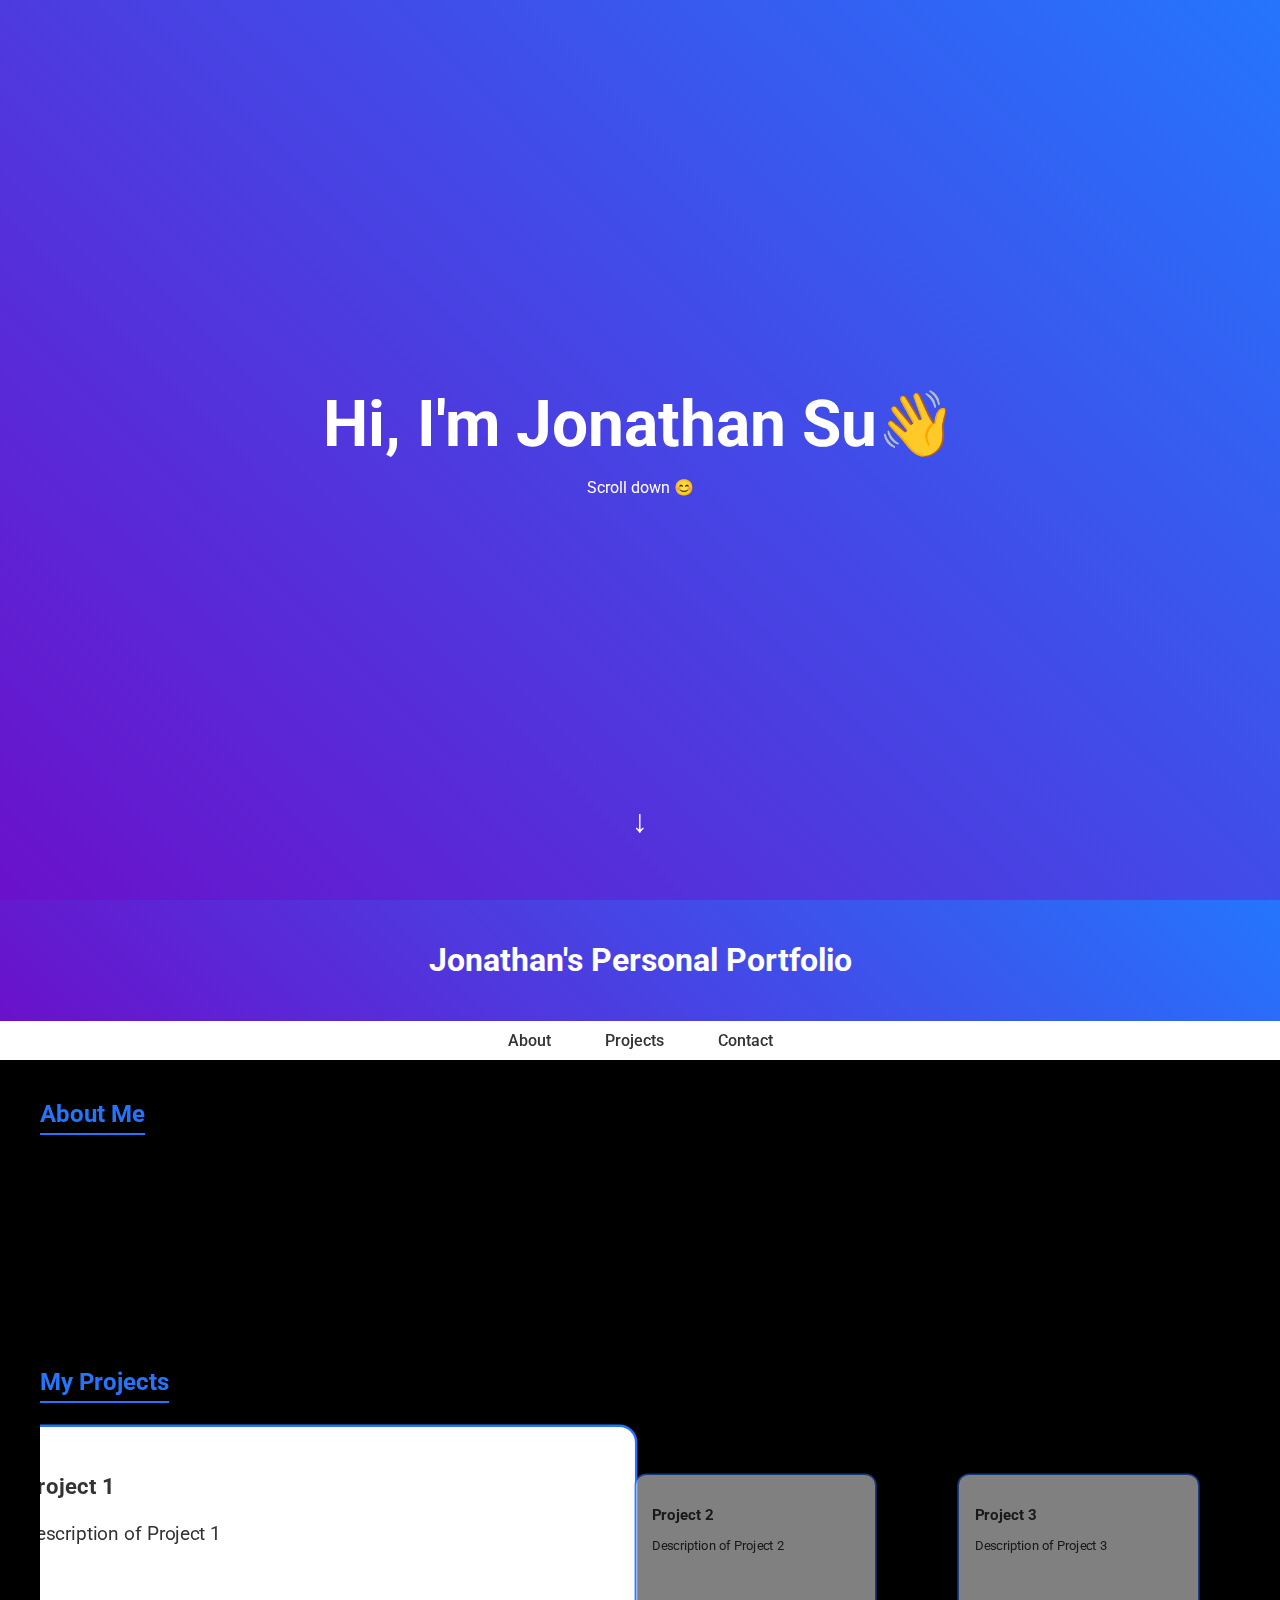
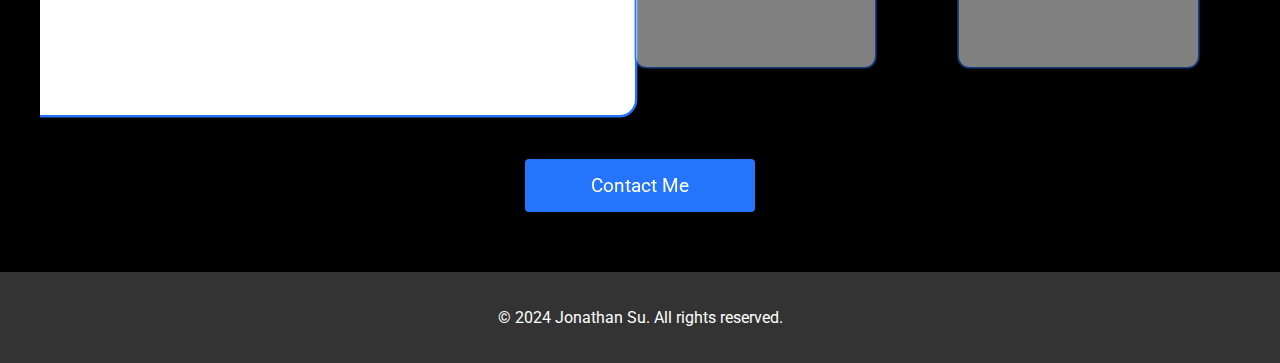
==== commit 93ad526d: "Gave up on creating the holographic swiping effect, instead it now works when the mouse hovers over " ====
--- a/main.html
+++ b/main.html
@@ -82,7 +82,8 @@
             list-style: none;
             padding: 0;
             display: flex;
-            transition: transform 0.5s;
+            transition: transform 0.5s ease;
+            will-change: transform;
         }
 
         .projects li {
@@ -92,32 +93,18 @@
             padding: 20px;
             border-radius: 15px;
             border: 2px solid #2575fc;
-            transition: transform 0.5s, opacity 0.5s;
+            transition: transform 0.5s ease, opacity 0.5s ease;
             flex: 0 1 calc(33.33% - 20px);
-            opacity: 0;
-            transform: translateX(100%);
-        }
-
-        .projects li.in-view {
-            opacity: 1;
-            transform: translateX(0);
+            opacity: 0.5;
+            transform: scale(0.8);
+            width: 300px;
+            height: 200px;
         }
 
         .projects li.active {
             flex: 1 1 60%;
             transform: scale(1.2);
             opacity: 1;
-        }
-
-        .projects li.previous,
-        .projects li.next {
-            flex: 1 1 20%;
-            transform: scale(0.8);
-            opacity: 0.5;
-        }
-
-        .projects li:hover {
-            transform: scale(1.05);
         }
 
         footer {
@@ -228,7 +215,7 @@
             background-color: #fff;
             opacity: 0;
             transform: translateX(100%);
-            transition: transform 0.5s, opacity 0.5s;
+            transition: transform 0.5s ease, opacity 0.5s ease;
         }
 
         .about-me-box.in-view {
@@ -273,11 +260,11 @@
                 <h3>Project 1</h3>
                 <p>Description of Project 1</p>
             </li>
-            <li class="next">
+            <li>
                 <h3>Project 2</h3>
                 <p>Description of Project 2</p>
             </li>
-            <li class="next">
+            <li>
                 <h3>Project 3</h3>
                 <p>Description of Project 3</p>
             </li>
@@ -294,32 +281,23 @@
 </footer>
 
 <script>
-    let currentIndex = 0;
-
     function updateProjects() {
         const projectItems = document.querySelectorAll('.projects li');
-        projectItems.forEach((item, index) => {
-            item.classList.remove('active', 'previous', 'next');
-            if (index === currentIndex) {
-                item.classList.add('active');
-            } else if (index === (currentIndex - 1 + projectItems.length) % projectItems.length) {
-                item.classList.add('previous');
-            } else if (index === (currentIndex + 1) % projectItems.length) {
-                item.classList.add('next');
-            }
+        projectItems.forEach(item => {
+            item.classList.remove('active');
         });
+        projectItems[currentIndex].classList.add('active');
     }
 
-    document.querySelector('.projects ul').addEventListener('wheel', (event) => {
-        if (event.deltaY > 0) {
-            currentIndex = (currentIndex + 1) % document.querySelectorAll('.projects li').length;
-        } else {
-            currentIndex = (currentIndex - 1 + document.querySelectorAll('.projects li').length) % document.querySelectorAll('.projects li').length;
-        }
-        updateProjects();
+    let currentIndex = 0;
+    const projectItems = document.querySelectorAll('.projects li');
+
+    projectItems.forEach((item, index) => {
+        item.addEventListener('mouseover', () => {
+            currentIndex = index;
+            updateProjects();
+        });
     });
-
-    updateProjects();
 
     window.addEventListener('scroll', function() {
         const scrollPosition = window.scrollY;
@@ -332,18 +310,7 @@
             heroText.style.opacity = '1';
         }
 
-        const projectItems = document.querySelectorAll('.projects li');
         const aboutMeBox = document.querySelector('.about-me-box');
-
-        projectItems.forEach(item => {
-            const rect = item.getBoundingClientRect();
-            if (rect.top < window.innerHeight && rect.bottom >= 0) {
-                item.classList.add('in-view');
-            } else {
-                item.classList.remove('in-view');
-            }
-        });
-
         const aboutRect = aboutMeBox.getBoundingClientRect();
         if (aboutRect.top < window.innerHeight && aboutRect.bottom >= 0) {
             aboutMeBox.classList.add('in-view');
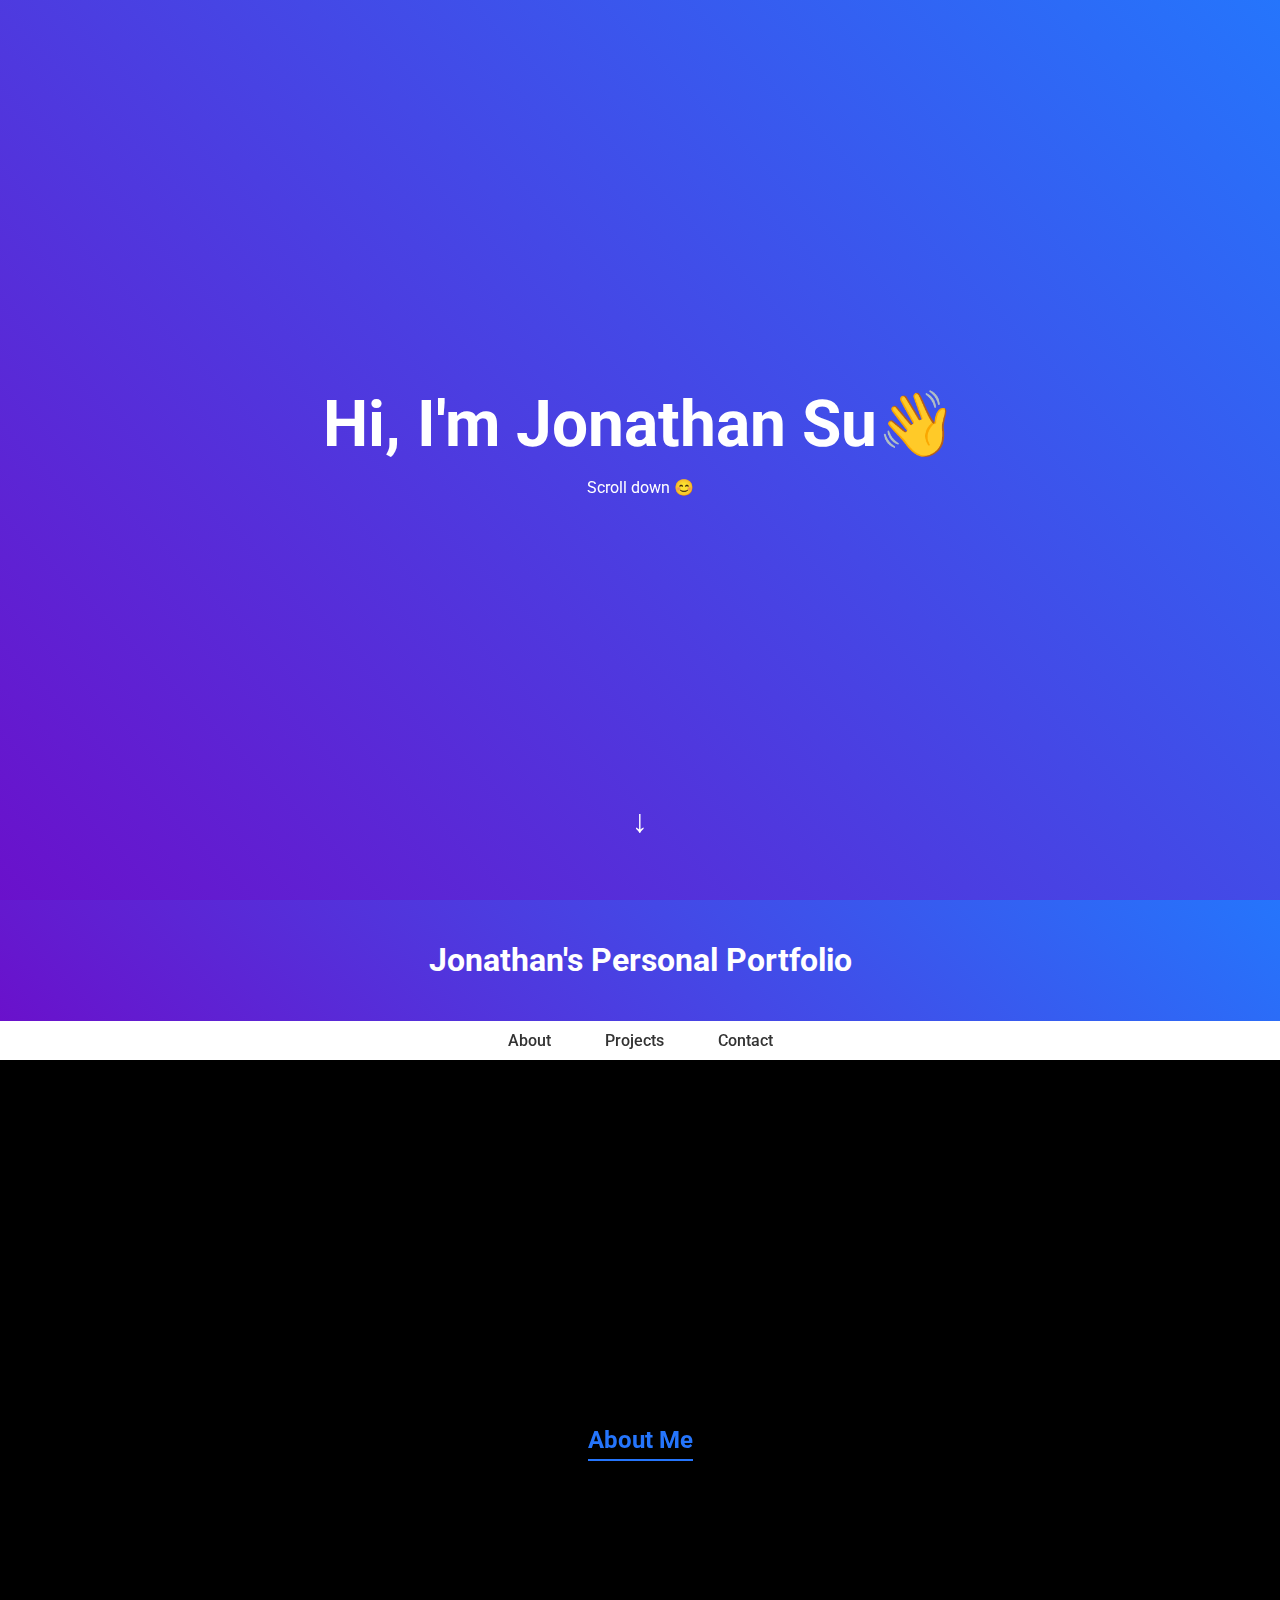
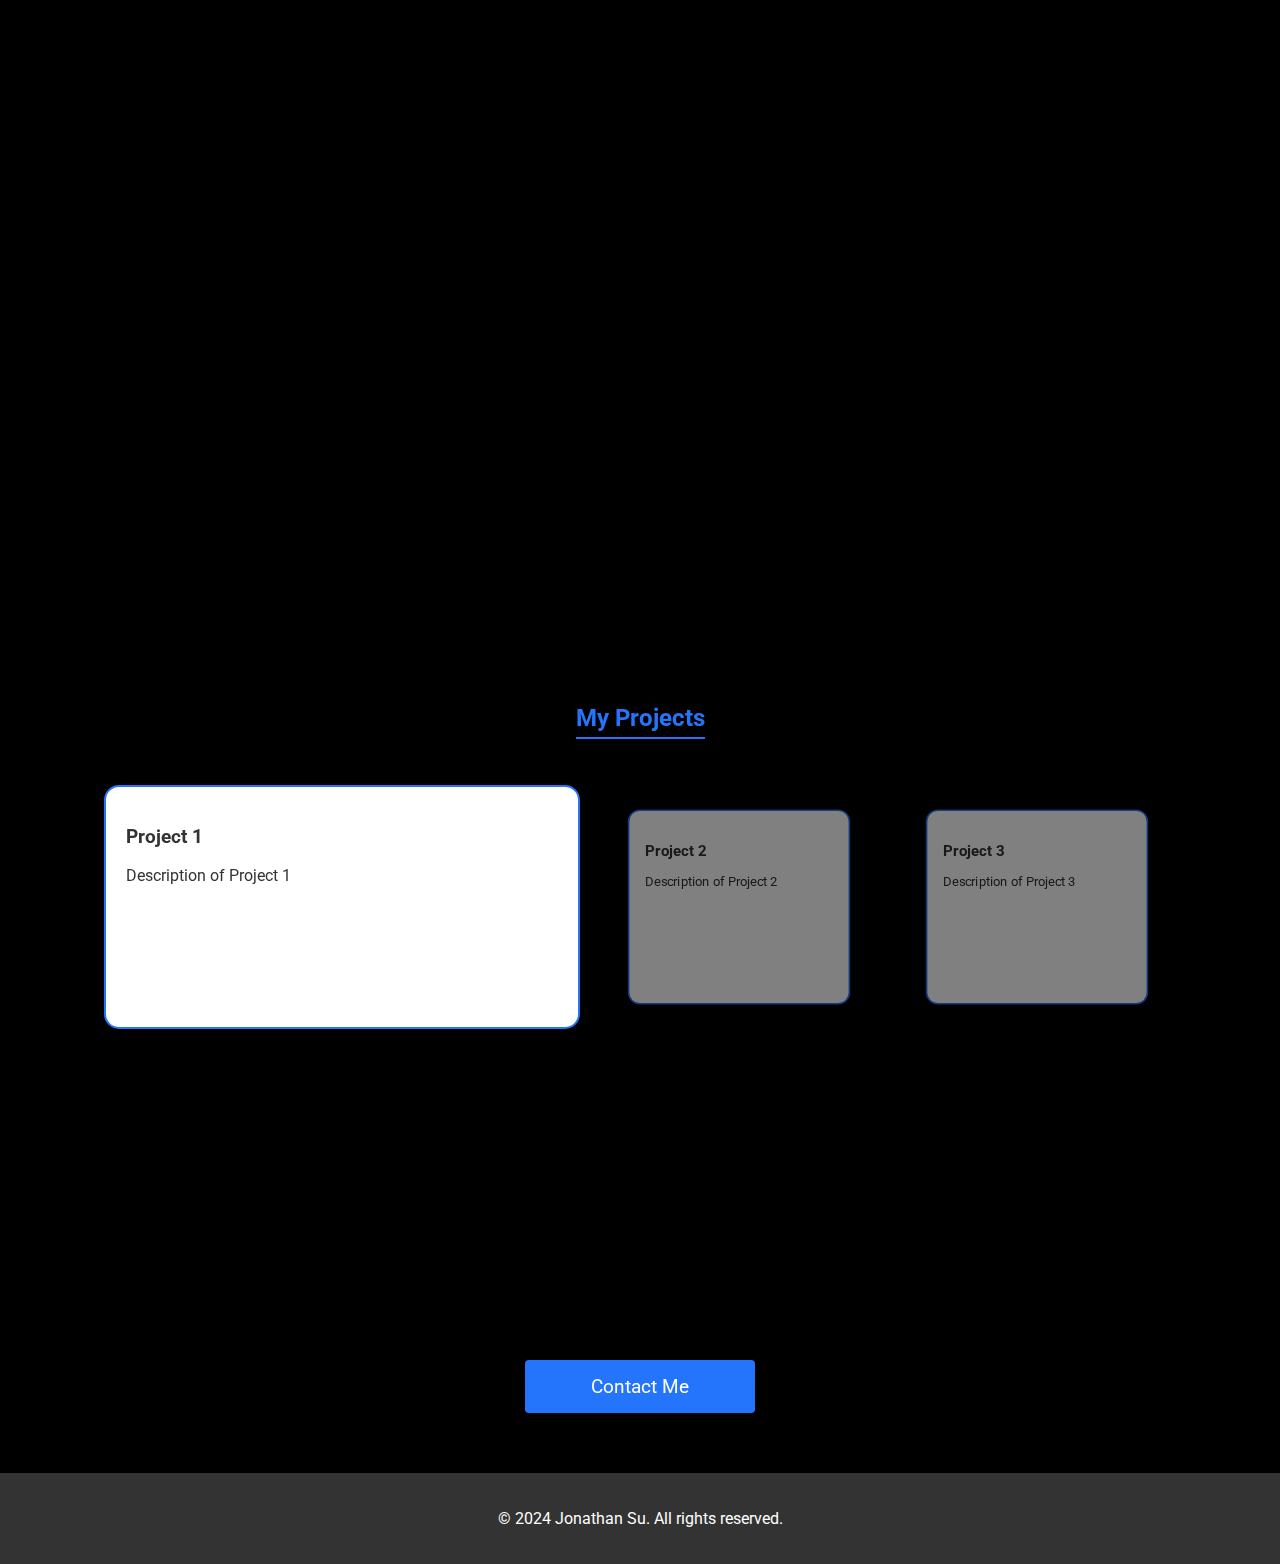
==== commit 566979d4: "Gave up on creating the holographic swiping effect, instead it now works when the mouse hovers over " ====
--- a/main.html
+++ b/main.html
@@ -76,6 +76,8 @@
         .projects {
             overflow: hidden;
             position: relative;
+            display: flex;
+            justify-content: center;
         }
 
         .projects ul {
@@ -84,6 +86,8 @@
             display: flex;
             transition: transform 0.5s ease;
             will-change: transform;
+            position: relative;
+            justify-content: flex-start;
         }
 
         .projects li {
@@ -102,8 +106,8 @@
         }
 
         .projects li.active {
-            flex: 1 1 60%;
-            transform: scale(1.2);
+            flex: 0 1 calc(60% - 20px);
+            transform: scale(1.0);
             opacity: 1;
         }
 
@@ -178,6 +182,7 @@
             background-size: cover;
             z-index: -1;
             animation: starsMove 200s infinite linear;
+            filter: hue-rotate(240deg); /* Added purple tint */
         }
 
         @keyframes starsMove {
@@ -203,6 +208,14 @@
 
         .contact-button:hover {
             background-color: #6a11cb;
+        }
+
+        .center-content {
+            display: flex;
+            flex-direction: column;
+            align-items: center;
+            justify-content: center;
+            height: 100vh; /* Adjust height as needed */
         }
 
         .about-me-box {
@@ -247,28 +260,32 @@
 
 <main>
     <section id="about">
-        <h2>About Me</h2>
-        <div class="about-me-box">
-            <p>Hi, my name is Jonathan and I'm a student currently studying in German Swiss International School in Hong Kong. I'm passionate about coding, chess, and machine learning. I hope to meet new awesome and cool people.</p>
+        <div class="center-content">
+            <h2>About Me</h2>
+            <div class="about-me-box">
+                <p>Hi, my name is Jonathan and I'm a student currently studying in German Swiss International School in Hong Kong. I'm passionate about coding, chess, and machine learning. I hope to meet new awesome and cool people.</p>
+            </div>
         </div>
     </section>
 
     <section id="projects" class="projects">
-        <h2>My Projects</h2>
-        <ul>
-            <li class="active">
-                <h3>Project 1</h3>
-                <p>Description of Project 1</p>
-            </li>
-            <li>
-                <h3>Project 2</h3>
-                <p>Description of Project 2</p>
-            </li>
-            <li>
-                <h3>Project 3</h3>
-                <p>Description of Project 3</p>
-            </li>
-        </ul>
+        <div class="center-content">
+            <h2>My Projects</h2>
+            <ul>
+                <li class="active">
+                    <h3>Project 1</h3>
+                    <p>Description of Project 1</p>
+                </li>
+                <li>
+                    <h3>Project 2</h3>
+                    <p>Description of Project 2</p>
+                </li>
+                <li>
+                    <h3>Project 3</h3>
+                    <p>Description of Project 3</p>
+                </li>
+            </ul>
+        </div>
     </section>
 
     <section>
@@ -287,6 +304,19 @@
             item.classList.remove('active');
         });
         projectItems[currentIndex].classList.add('active');
+
+        // Center the active project
+        const projectsUl = document.querySelector('.projects ul');
+        const activeProject = projectItems[currentIndex];
+        const activeProjectRect = activeProject.getBoundingClientRect();
+        const ulRect = projectsUl.getBoundingClientRect();
+        const offset = activeProjectRect.left - ulRect.left + (activeProjectRect.width / 2) - (window.innerWidth / 2);
+
+        // Prevent the offset from making the list go out of bounds
+        const maxOffset = projectsUl.scrollWidth - window.innerWidth;
+        const limitedOffset = Math.max(0, Math.min(offset, maxOffset));
+
+        projectsUl.style.transform = `translateX(-${limitedOffset}px)`;
     }
 
     let currentIndex = 0;
